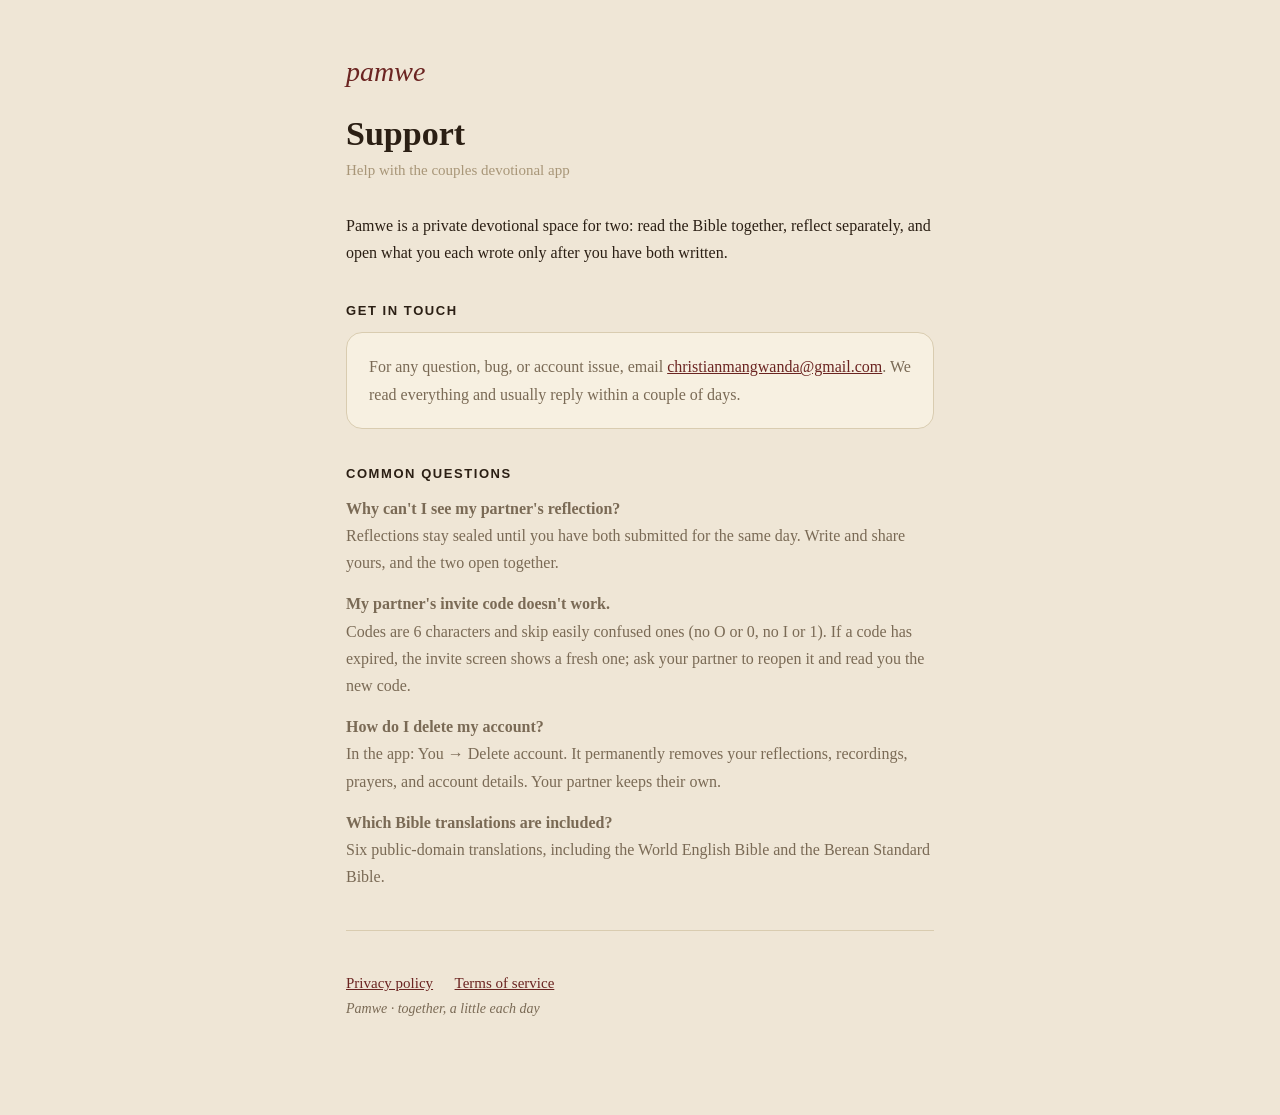
==== index.html @ e7ae7a8b "Pamwe support, privacy, and terms pages" ====
<!DOCTYPE html>
<html lang="en">
<head>
<meta charset="utf-8">
<meta name="viewport" content="width=device-width, initial-scale=1">
<title>Pamwe · Support</title>
<meta name="description" content="Support for Pamwe, the couples devotional app.">
<link rel="stylesheet" href="style.css">
</head>
<body>
<main>
  <a class="wordmark" href="index.html">pamwe</a>
  <h1>Support</h1>
  <p class="updated">Help with the couples devotional app</p>

  <p class="lede">
    Pamwe is a private devotional space for two: read the Bible together, reflect
    separately, and open what you each wrote only after you have both written.
  </p>

  <h2>Get in touch</h2>
  <div class="card">
    <p>
      For any question, bug, or account issue, email
      <a href="mailto:christianmangwanda@gmail.com">christianmangwanda@gmail.com</a>.
      We read everything and usually reply within a couple of days.
    </p>
  </div>

  <h2>Common questions</h2>
  <p><strong>Why can't I see my partner's reflection?</strong><br>
  Reflections stay sealed until you have both submitted for the same day. Write
  and share yours, and the two open together.</p>

  <p><strong>My partner's invite code doesn't work.</strong><br>
  Codes are 6 characters and skip easily confused ones (no O or 0, no I or 1).
  If a code has expired, the invite screen shows a fresh one; ask your partner
  to reopen it and read you the new code.</p>

  <p><strong>How do I delete my account?</strong><br>
  In the app: You → Delete account. It permanently removes your reflections,
  recordings, prayers, and account details. Your partner keeps their own.</p>

  <p><strong>Which Bible translations are included?</strong><br>
  Six public-domain translations, including the World English Bible and the
  Berean Standard Bible.</p>

  <hr class="divider">
  <nav>
    <a href="privacy.html">Privacy policy</a>
    <a href="terms.html">Terms of service</a>
  </nav>
  <footer><p>Pamwe · together, a little each day</p></footer>
</main>
</body>
</html>
---- style.css ----
:root {
  --bg: #EFE6D6;
  --surface: #F7F0E1;
  --line: #D9CCB0;
  --ink: #2B1F14;
  --ink2: #7A6A55;
  --muted: #A89678;
  --accent: #6B2421;
  --accent2: #9B5651;
}
@media (prefers-color-scheme: dark) {
  :root {
    --bg: #17120E;
    --surface: #221B15;
    --line: #3A2F24;
    --ink: #EFE6D6;
    --ink2: #B9A88E;
    --muted: #8A7A62;
    --accent: #E7AA9C;
    --accent2: #D18A7F;
  }
}
* { box-sizing: border-box; }
body {
  margin: 0;
  background: var(--bg);
  color: var(--ink);
  font-family: Georgia, 'Times New Roman', serif;
  line-height: 1.7;
  -webkit-font-smoothing: antialiased;
}
main {
  max-width: 640px;
  margin: 0 auto;
  padding: 48px 26px 80px;
}
.wordmark {
  font-style: italic;
  color: var(--accent);
  font-size: 28px;
  text-decoration: none;
  display: inline-block;
  margin-bottom: 8px;
}
h1 {
  font-size: 34px;
  font-weight: 600;
  margin: 10px 0 4px;
  line-height: 1.2;
}
.updated {
  color: var(--muted);
  font-size: 15px;
  margin: 0 0 28px;
}
h2 {
  font-size: 13px;
  font-family: -apple-system, 'Helvetica Neue', Arial, sans-serif;
  letter-spacing: 0.12em;
  text-transform: uppercase;
  color: var(--ink);
  margin: 34px 0 10px;
}
p { color: var(--ink2); margin: 0 0 14px; }
p.lede { color: var(--ink); }
a { color: var(--accent); }
.divider {
  border: none;
  border-top: 1px solid var(--line);
  margin: 40px 0;
}
footer {
  color: var(--muted);
  font-size: 14px;
  font-style: italic;
}
.card {
  background: var(--surface);
  border: 1px solid var(--line);
  border-radius: 16px;
  padding: 20px 22px;
  margin: 0 0 14px;
}
.card p { margin: 0; }
nav { margin-top: 18px; font-size: 15px; }
nav a { margin-right: 18px; }
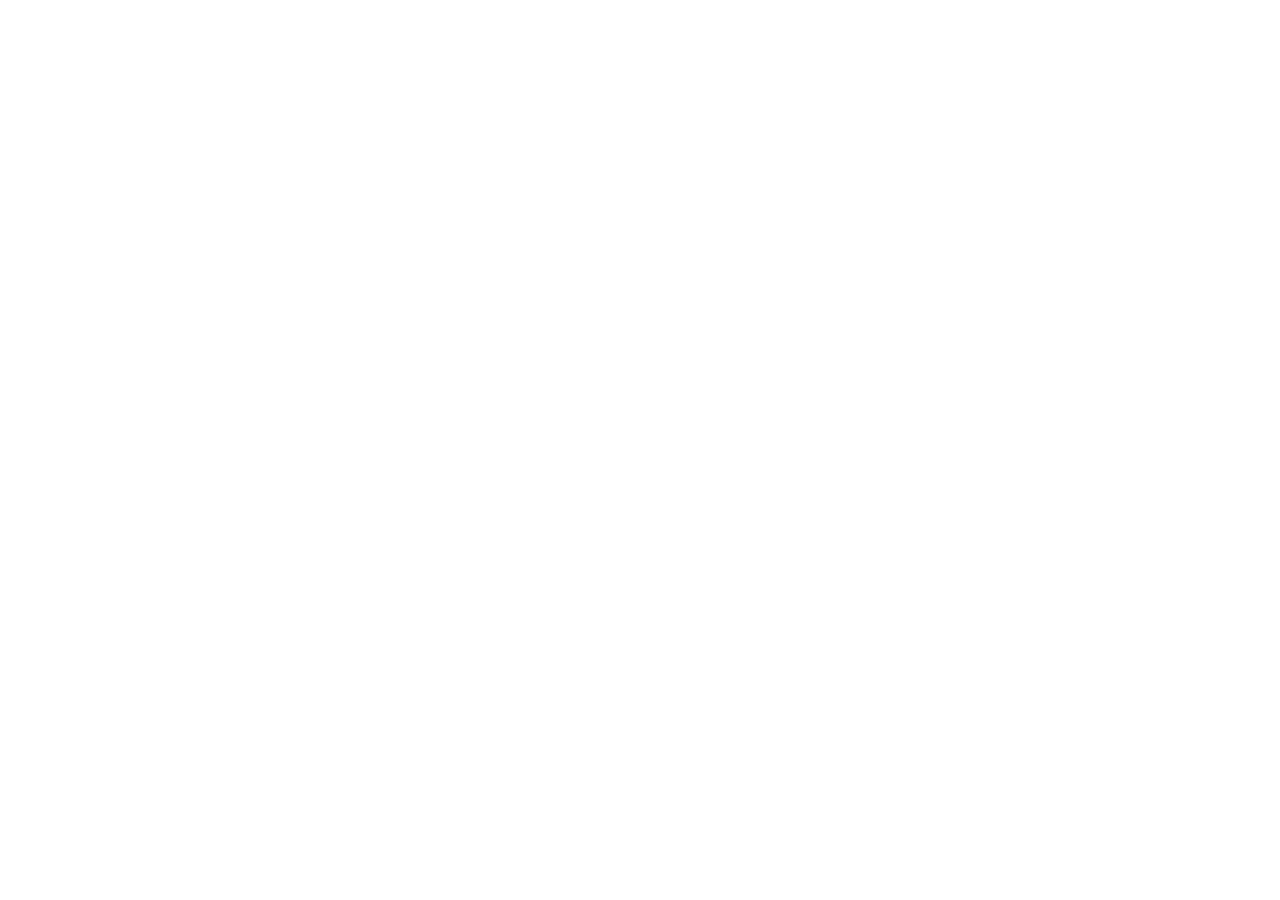
==== commit 87bcc7f3: "Redirect index.html to the canonical policy site (Pamwe repo Pages)" ====
--- a/index.html
+++ b/index.html
@@ -1,56 +1,12 @@
-<!DOCTYPE html>
+<!doctype html>
 <html lang="en">
 <head>
 <meta charset="utf-8">
-<meta name="viewport" content="width=device-width, initial-scale=1">
-<title>Pamwe · Support</title>
-<meta name="description" content="Support for Pamwe, the couples devotional app.">
-<link rel="stylesheet" href="style.css">
+<meta http-equiv="refresh" content="0; url=https://christianmangwanda.github.io/Pamwe/support.html">
+<link rel="canonical" href="https://christianmangwanda.github.io/Pamwe/support.html">
+<title>Pamwe Support</title>
 </head>
 <body>
-<main>
-  <a class="wordmark" href="index.html">pamwe</a>
-  <h1>Support</h1>
-  <p class="updated">Help with the couples devotional app</p>
-
-  <p class="lede">
-    Pamwe is a private devotional space for two: read the Bible together, reflect
-    separately, and open what you each wrote only after you have both written.
-  </p>
-
-  <h2>Get in touch</h2>
-  <div class="card">
-    <p>
-      For any question, bug, or account issue, email
-      <a href="mailto:christianmangwanda@gmail.com">christianmangwanda@gmail.com</a>.
-      We read everything and usually reply within a couple of days.
-    </p>
-  </div>
-
-  <h2>Common questions</h2>
-  <p><strong>Why can't I see my partner's reflection?</strong><br>
-  Reflections stay sealed until you have both submitted for the same day. Write
-  and share yours, and the two open together.</p>
-
-  <p><strong>My partner's invite code doesn't work.</strong><br>
-  Codes are 6 characters and skip easily confused ones (no O or 0, no I or 1).
-  If a code has expired, the invite screen shows a fresh one; ask your partner
-  to reopen it and read you the new code.</p>
-
-  <p><strong>How do I delete my account?</strong><br>
-  In the app: You → Delete account. It permanently removes your reflections,
-  recordings, prayers, and account details. Your partner keeps their own.</p>
-
-  <p><strong>Which Bible translations are included?</strong><br>
-  Six public-domain translations, including the World English Bible and the
-  Berean Standard Bible.</p>
-
-  <hr class="divider">
-  <nav>
-    <a href="privacy.html">Privacy policy</a>
-    <a href="terms.html">Terms of service</a>
-  </nav>
-  <footer><p>Pamwe · together, a little each day</p></footer>
-</main>
+<p>This page has moved to <a href="https://christianmangwanda.github.io/Pamwe/support.html">https://christianmangwanda.github.io/Pamwe/support.html</a>.</p>
 </body>
 </html>
